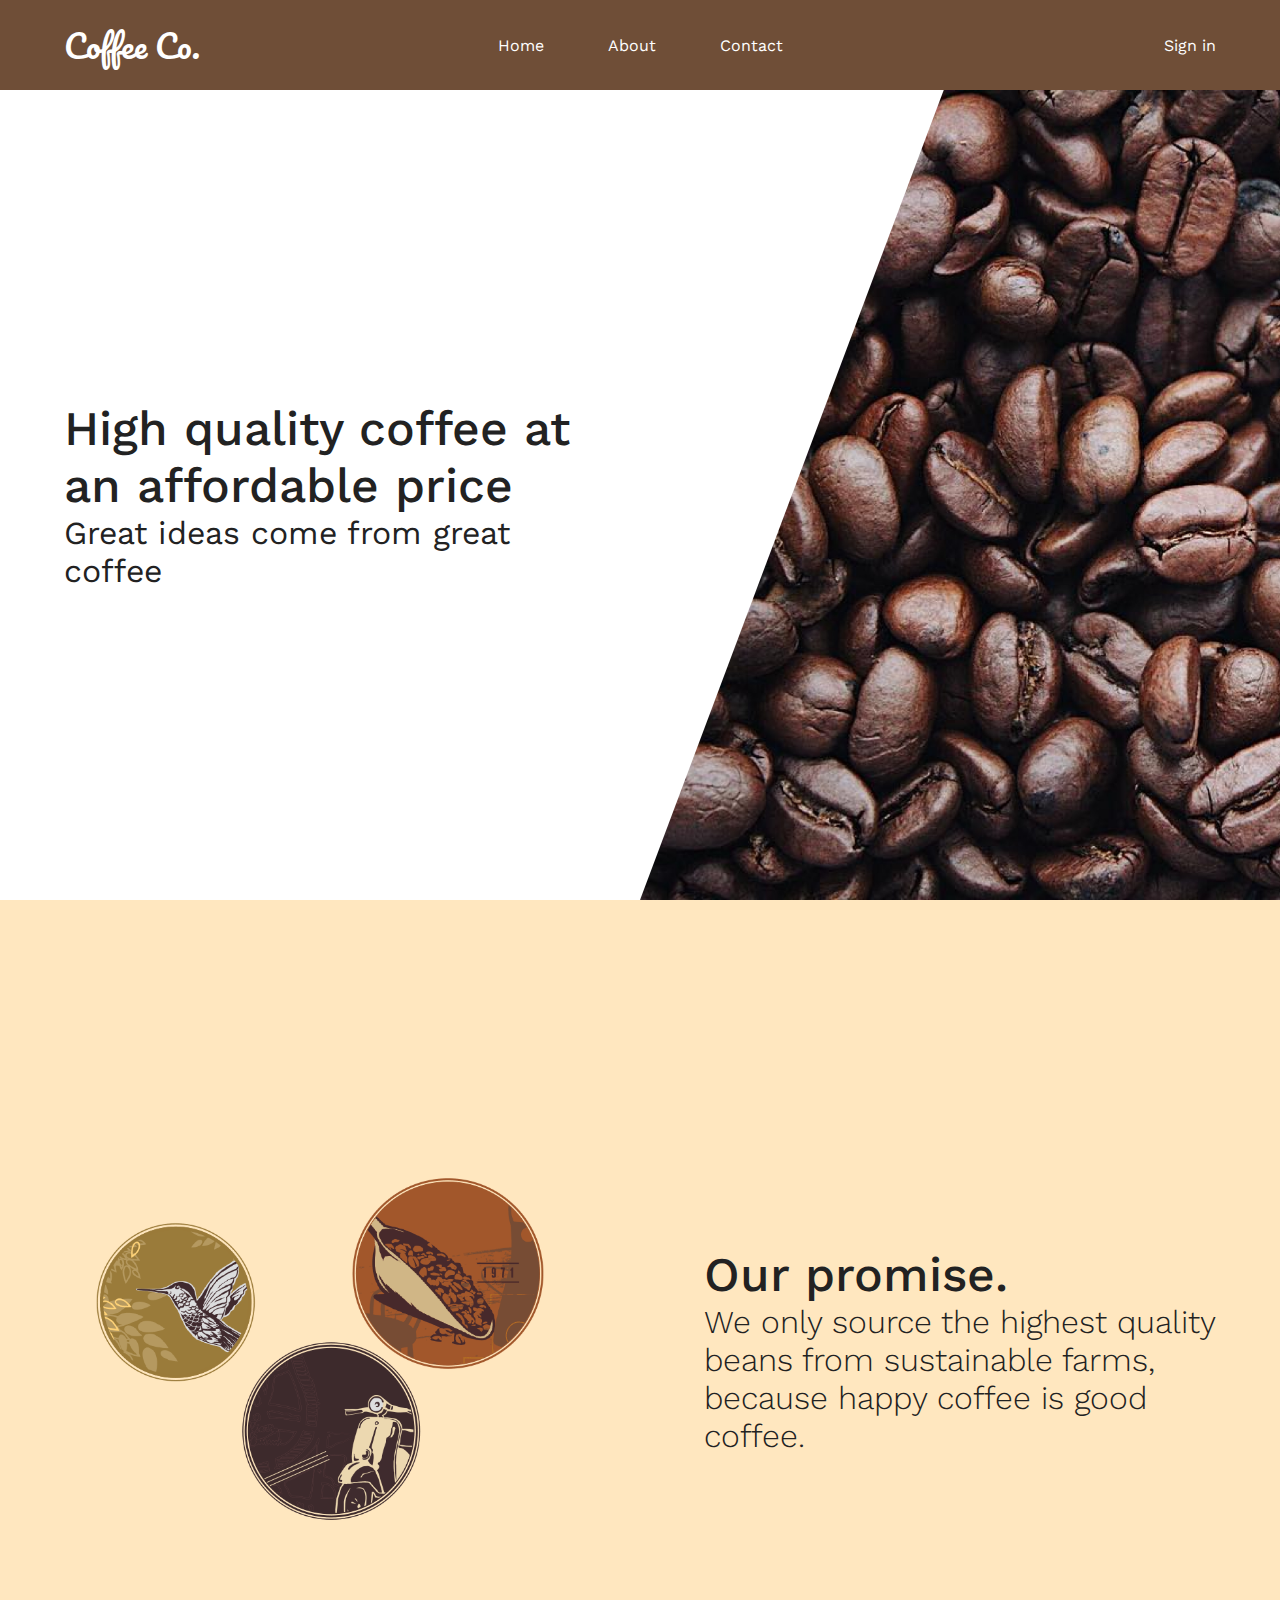
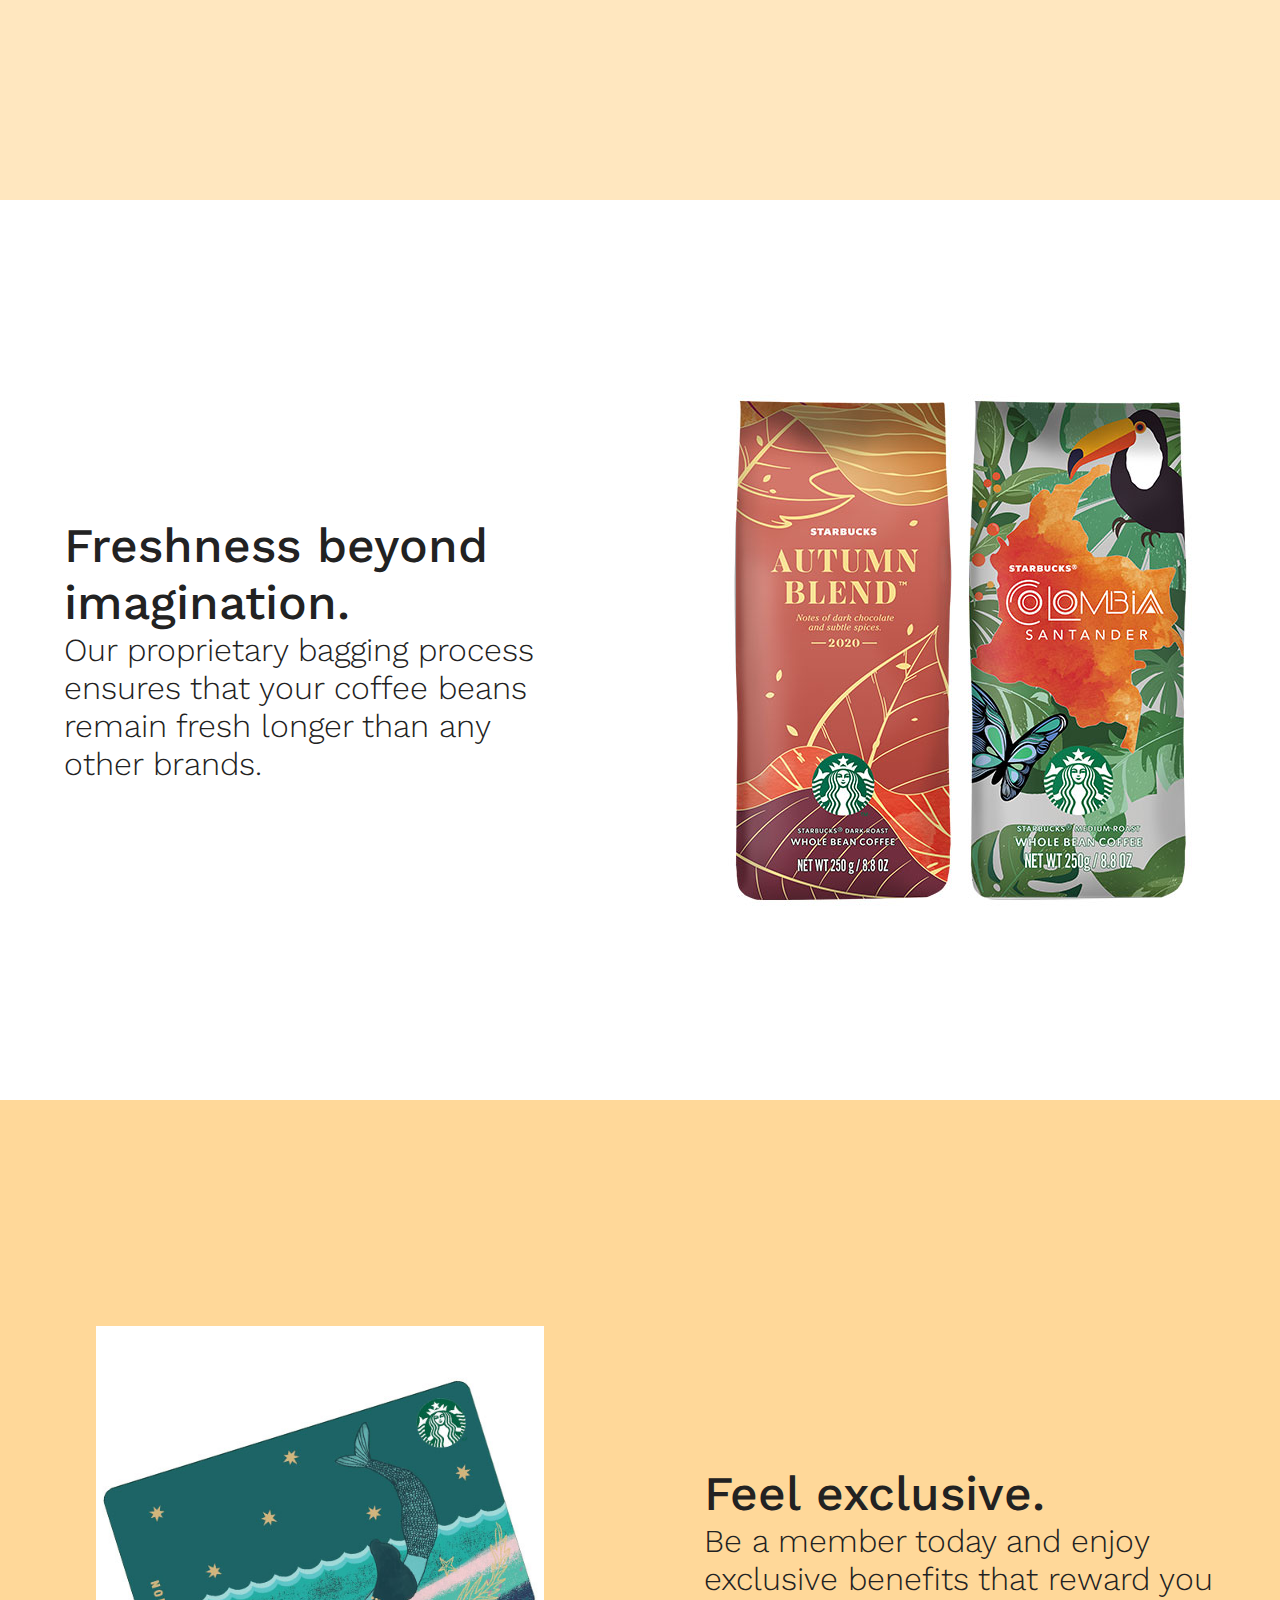
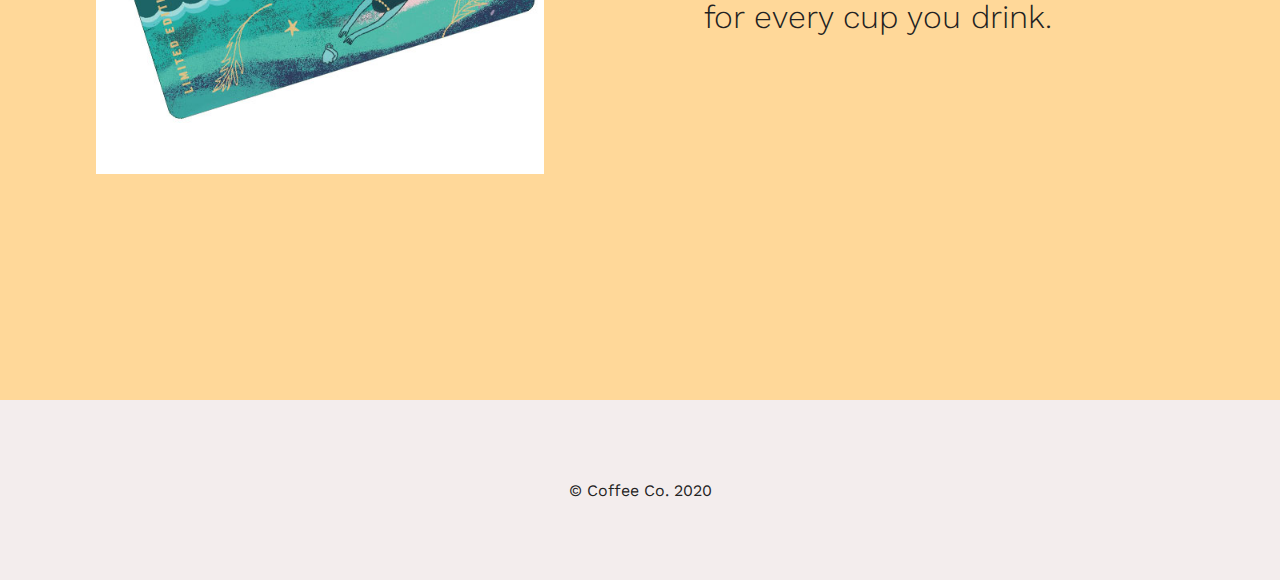
==== html_css/project/index.html @ 869df7ad "modify styling" ====
<!DOCTYPE html>
<html lang="en">
<head>
    <meta charset="UTF-8">
    <meta name="viewport" content="width=device-width, initial-scale=1.0">
    <link href="https://fonts.googleapis.com/css2?family=Pacifico&family=Work+Sans:ital,wght@0,100;0,200;0,300;0,400;0,500;0,600;0,700;0,800;0,900;1,100;1,200;1,300;1,400;1,500;1,600;1,700;1,800;1,900&display=swap" rel="stylesheet">
    <meta name="description" content="High quality coffee at an affordable price">
    <meta name="keywords" content="Coffee, Affordable, High quality">
    <meta name="viewport" content="width=device-width, initial-scale=1.0">
    <link rel="stylesheet" href="style.css">
    <title>Coffee Co.</title>
</head>
<body>
    <nav>
        <h2 id="logo">Coffee Co.</h2>
        <ul>
            <li>Home</li>
            <li>About</li>
            <li>Contact</li>
        </ul>
        <span>Sign in</span>
    </nav>
    <section id="hero" style="width: 100%;">
        <div class="text">
            <h1>High quality coffee at an affordable price</h1>
            <h3>Great ideas come from great coffee</h3>
        </div>
        <div>
            <img id="whole_beans" src="assets/whole_beans.jpg" />
        </div>
    </section>
    <section style="background: #ffe7bf;">
        <div class="image">
            <img src="assets/origin.png" width="70%"/>
        </div>
        <div class="text">
            <h2>Our promise.</h2>
            <p>We only source the highest quality beans from sustainable farms, because happy coffee is good coffee.</p>
        </div>
    </section>
    <section>
        <div class="text">
            <h2>Freshness beyond imagination.</h2>
            <p>Our proprietary bagging process ensures that your coffee beans remain fresh longer than any other brands.</p>
        </div>
        <div class="image">
            <img src="assets/bean_bag.jpg" />
        </div>
    </section>
    <section  style="background:#ffd899;">
        <div class="image">
            <img src="assets/card.jpg" width="70%"/>
        </div>
        <div class="text">
            <h2>Feel exclusive.</h2>
            <p>Be a member today and enjoy exclusive benefits that reward you for every cup you drink.</p>
        </div>
    </section>
    <footer>
        © Coffee Co. 2020
    </footer>
</body>
</html>
---- html_css/project/style.css ----
* {
  margin: 0;
  padding: 0;
  box-sizing: border-box;
  font-family: "Work Sans", sans-serif;
  color: #222;
}

nav {
  display: flex;
  align-items: center;
  height: 10vh;
  background: #6f4e37;
}

nav li {
  display: inline;
  margin: 2rem;
  color: white;
  cursor: pointer;
}

nav h2 {
  flex: 1;
  margin: 5vw;
  color: white;
  cursor: pointer;
}

nav ul {
  display: flex;
  flex: 2;
  justify-content: center;
}

nav span {
  display: flex;
  justify-content: flex-end;
  flex: 1;
  margin: 5vw;
  color: white;
  cursor: pointer;
}

section {
  height: 100vh;
  display: flex;
  flex-direction: row;
  justify-content: center;
}

section div {
  position: relative;
  width: 50%;
  display: flex;
  flex-direction: column;
  justify-content: center;
  overflow: hidden;
}

h1 {
  font-size: 3rem;
  font-weight: 500;
}

h2 {
  font-size: 3rem;
  font-weight: 500;
}

h3 {
  font-size: 2rem;
  font-weight: 400;
}

p {
  font-size: 2rem;
  font-weight: 300;
}

footer {
  display: flex;
  background: #f3eded;
  height: 20vh;
  width: 100%;
  justify-content: center;
  align-items: center;
}

#logo {
  font-family: "Pacifico", cursive;
  font-size: 2rem;
}

#hero {
  height: 90vh;
}

#whole_beans {
  position: absolute;
  max-height: 90vh;
  clip-path: polygon(25% 0%, 100% 0%, 100% 100%, 0% 100%);
}

.text {
  padding: 5vw;
}

.image {
  align-items: center;
}
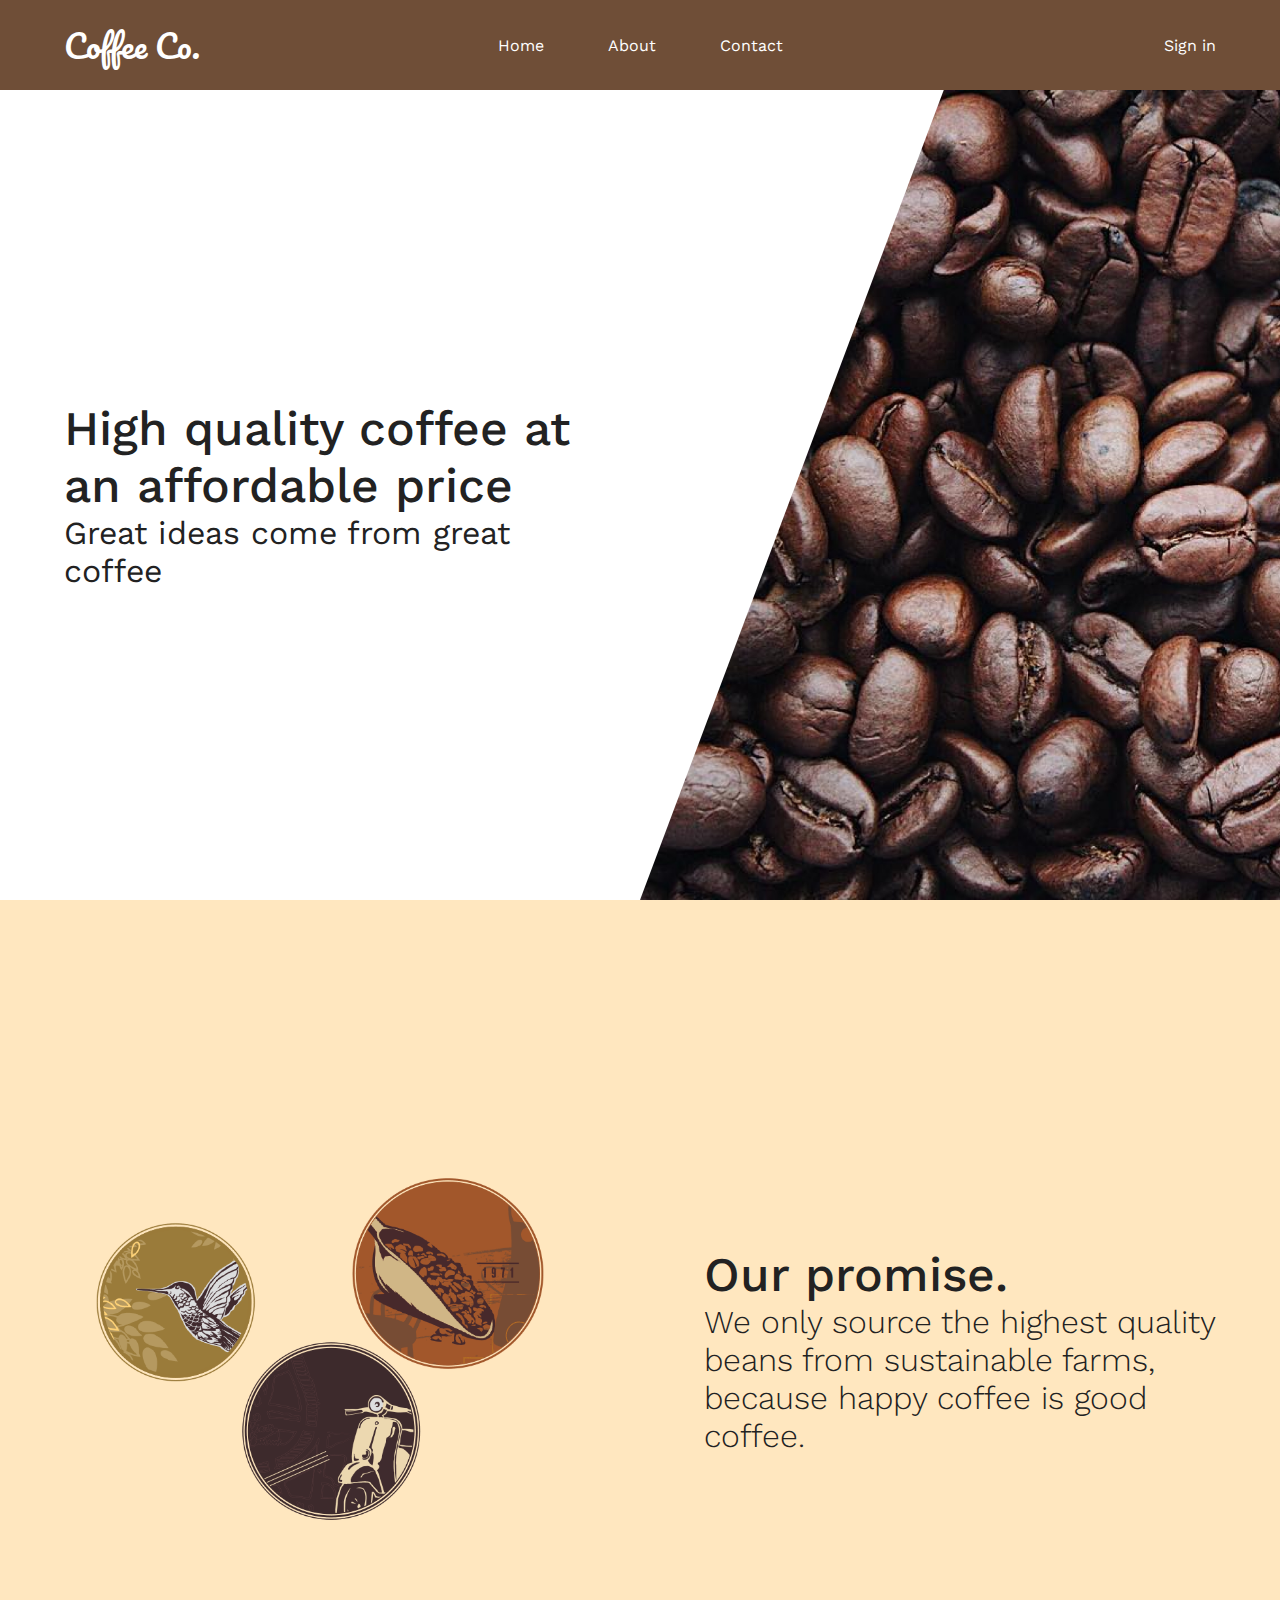
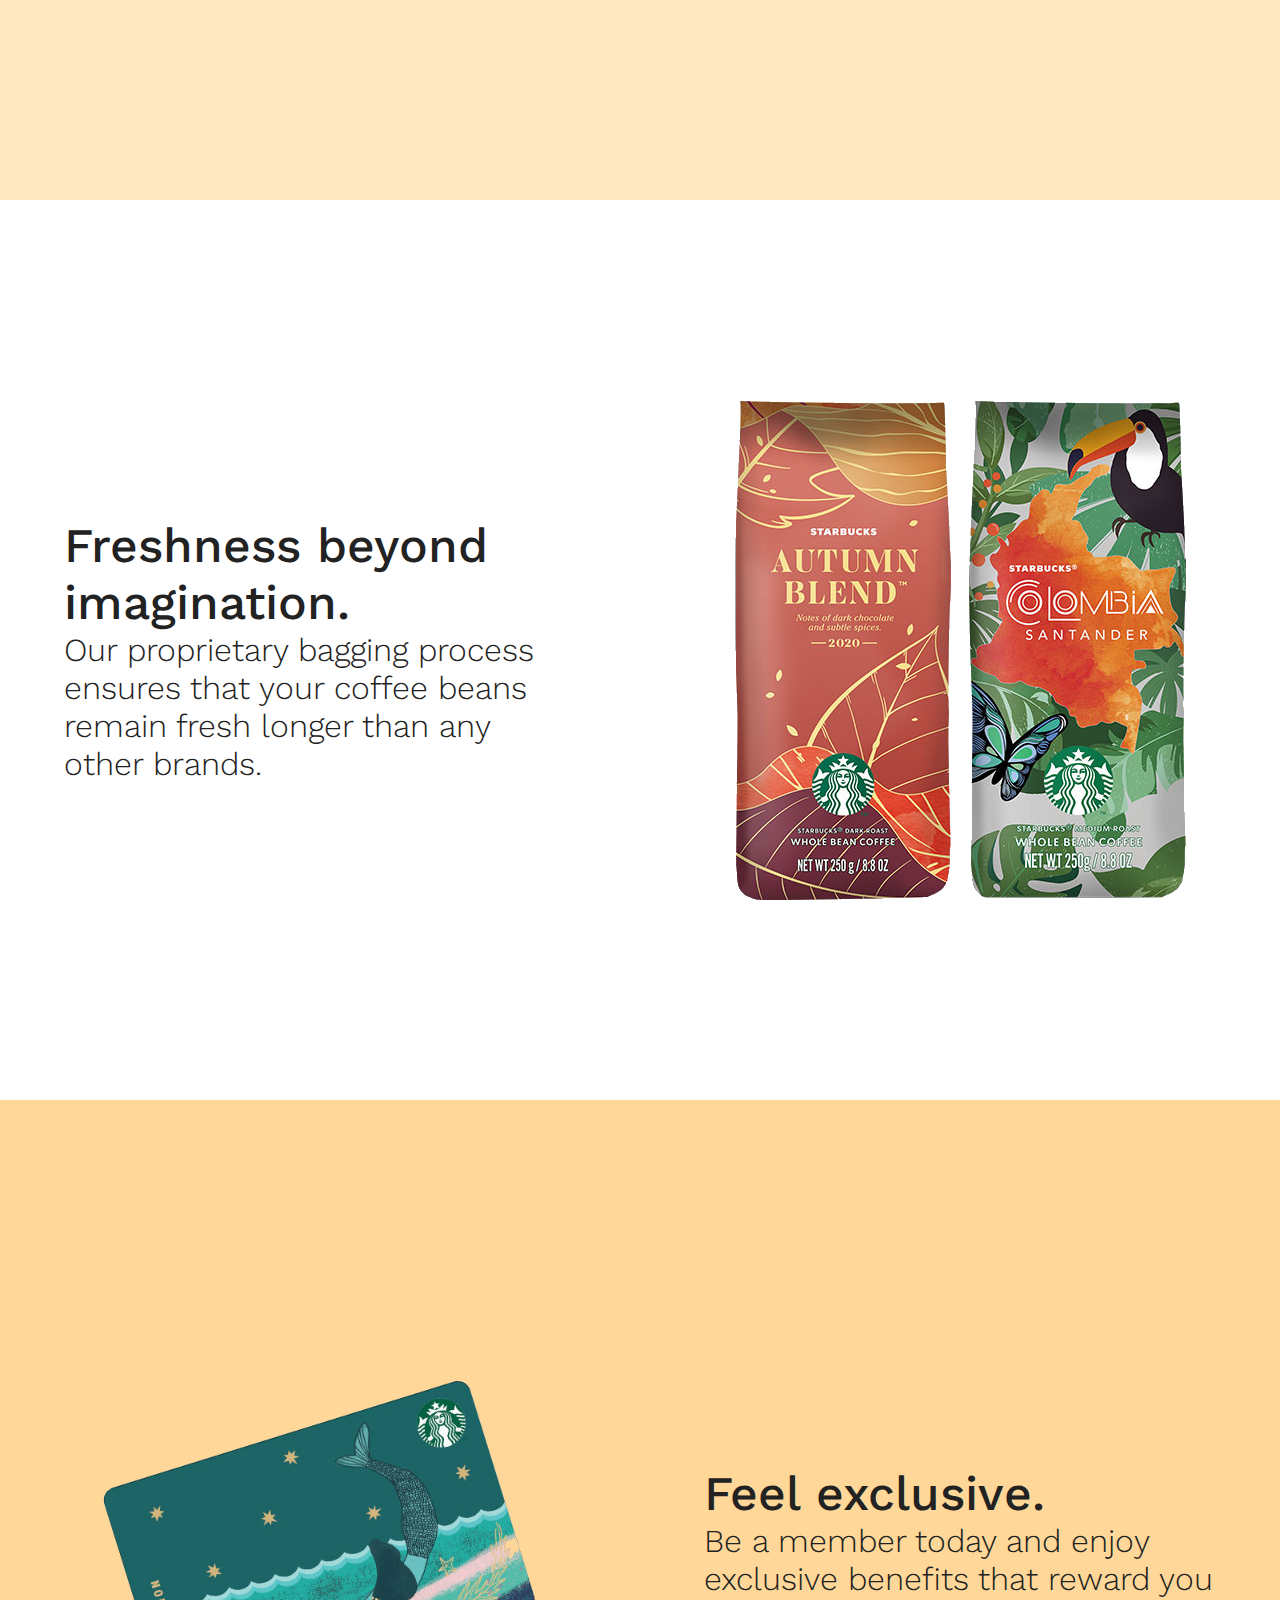
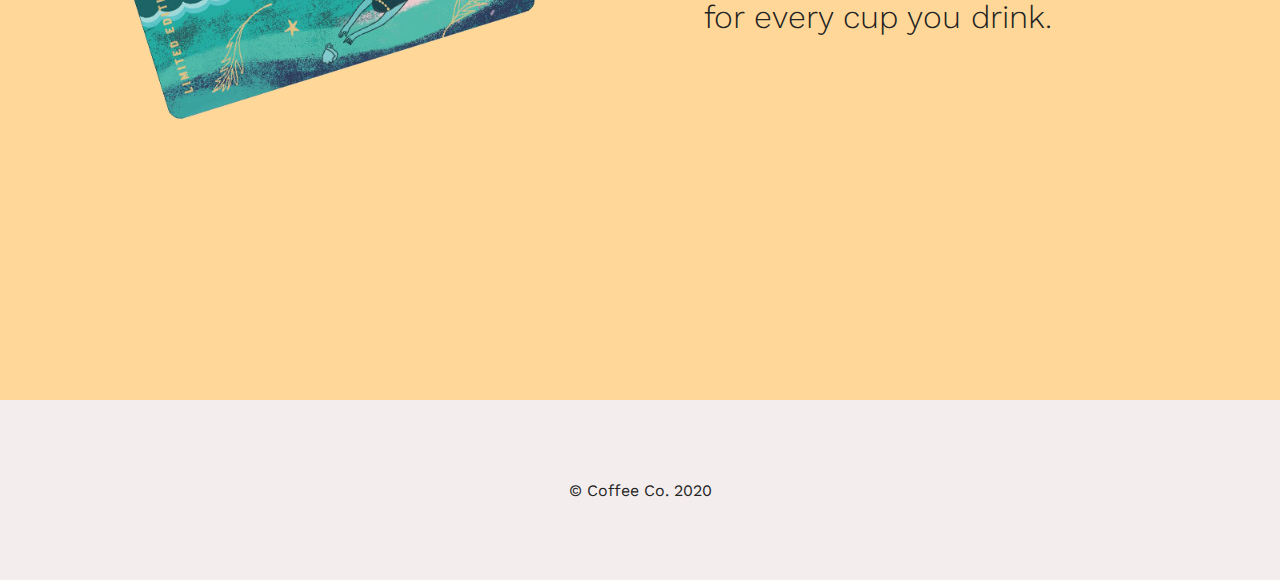
==== commit 7a52b3b1: "changed to png" ====
--- a/html_css/project/index.html
+++ b/html_css/project/index.html
@@ -44,12 +44,12 @@
             <p>Our proprietary bagging process ensures that your coffee beans remain fresh longer than any other brands.</p>
         </div>
         <div class="image">
-            <img src="assets/bean_bag.jpg" />
+            <img src="assets/bean_bag.png" />
         </div>
     </section>
     <section  style="background:#ffd899;">
         <div class="image">
-            <img src="assets/card.jpg" width="70%"/>
+            <img src="assets/card.png" width="70%"/>
         </div>
         <div class="text">
             <h2>Feel exclusive.</h2>
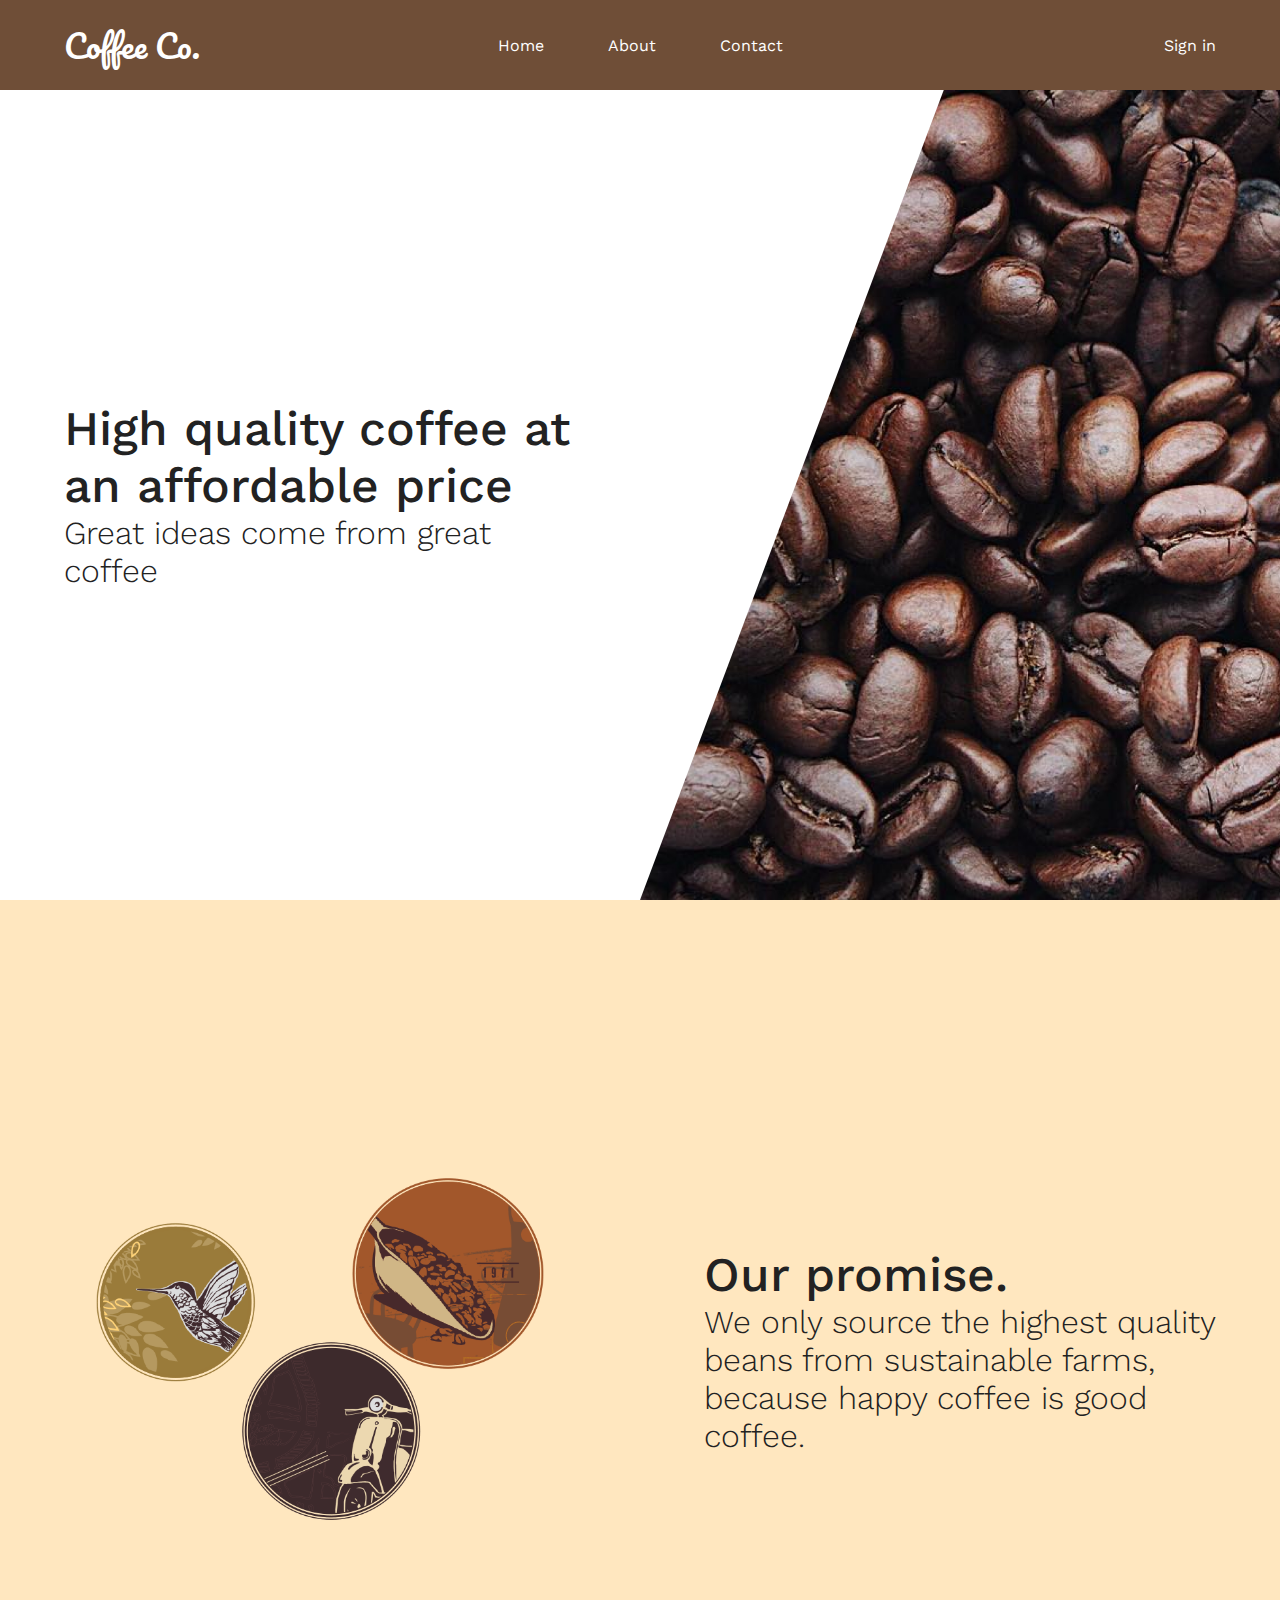
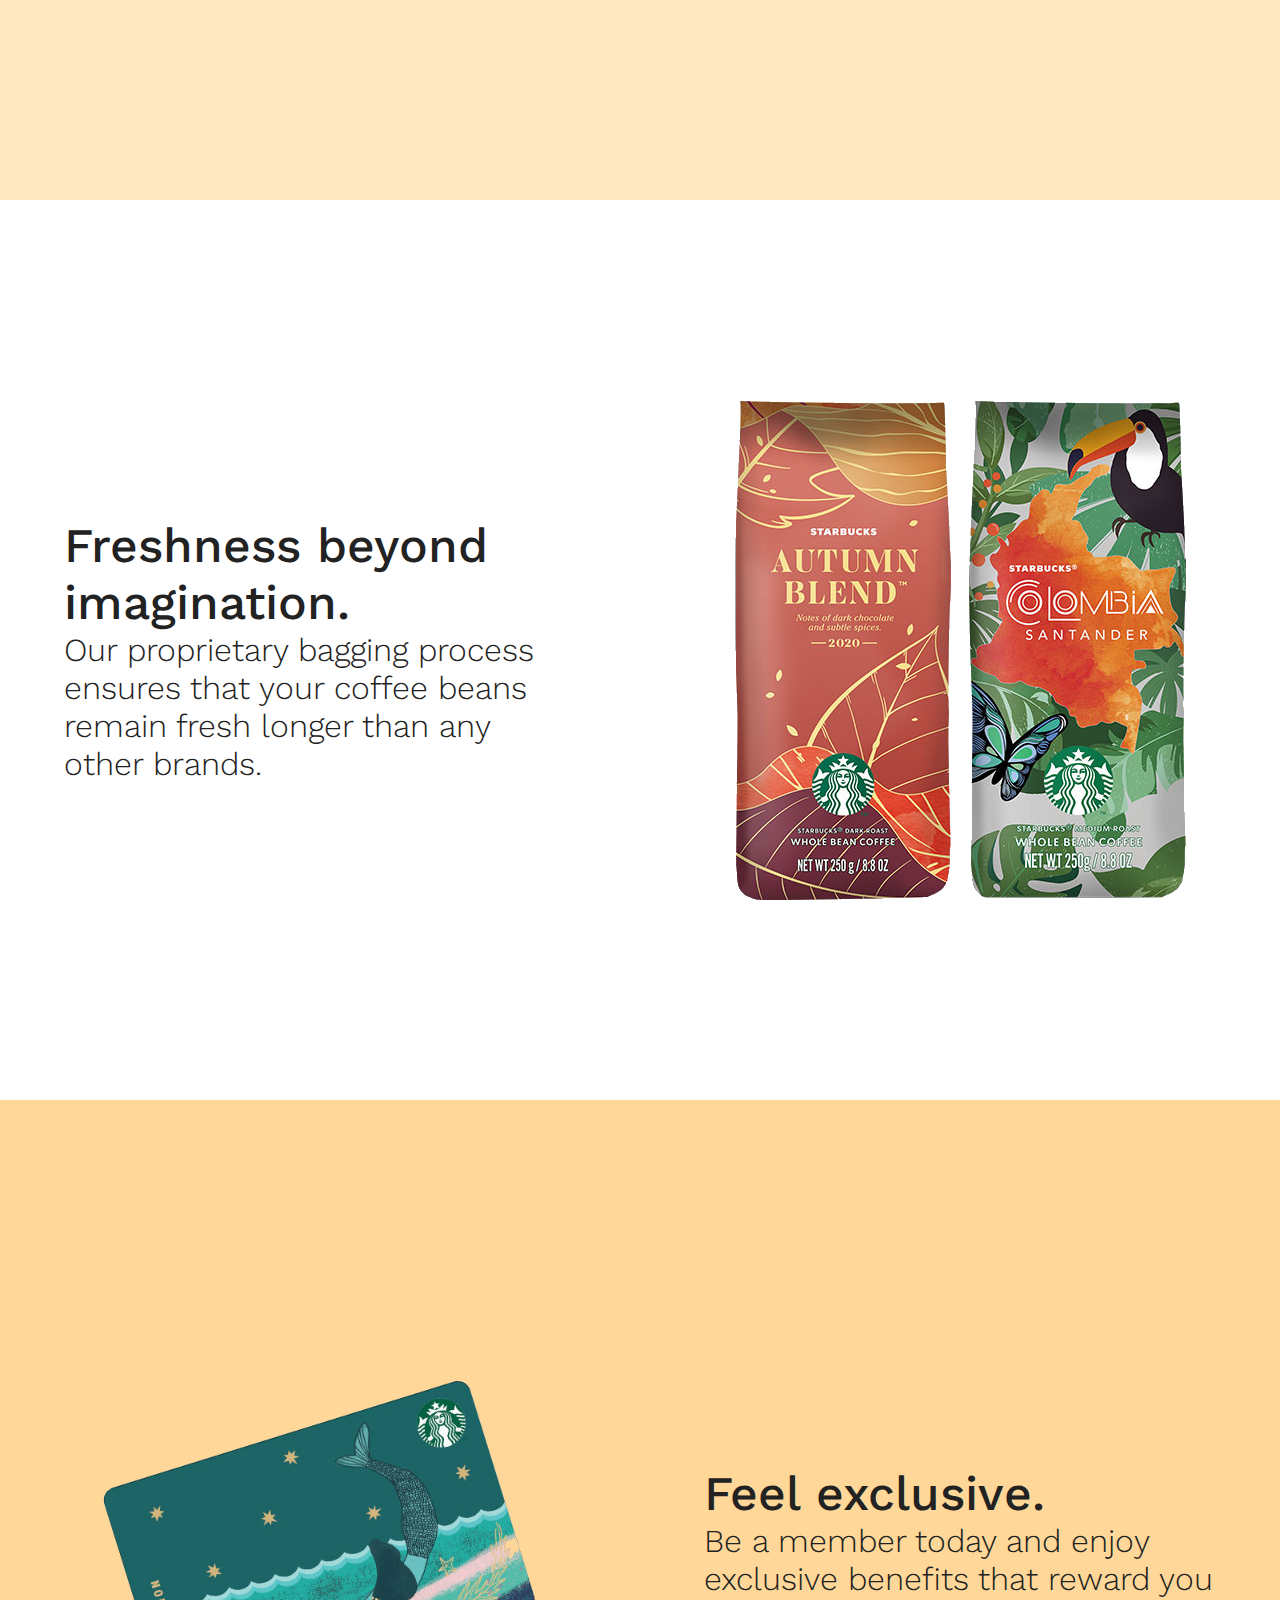
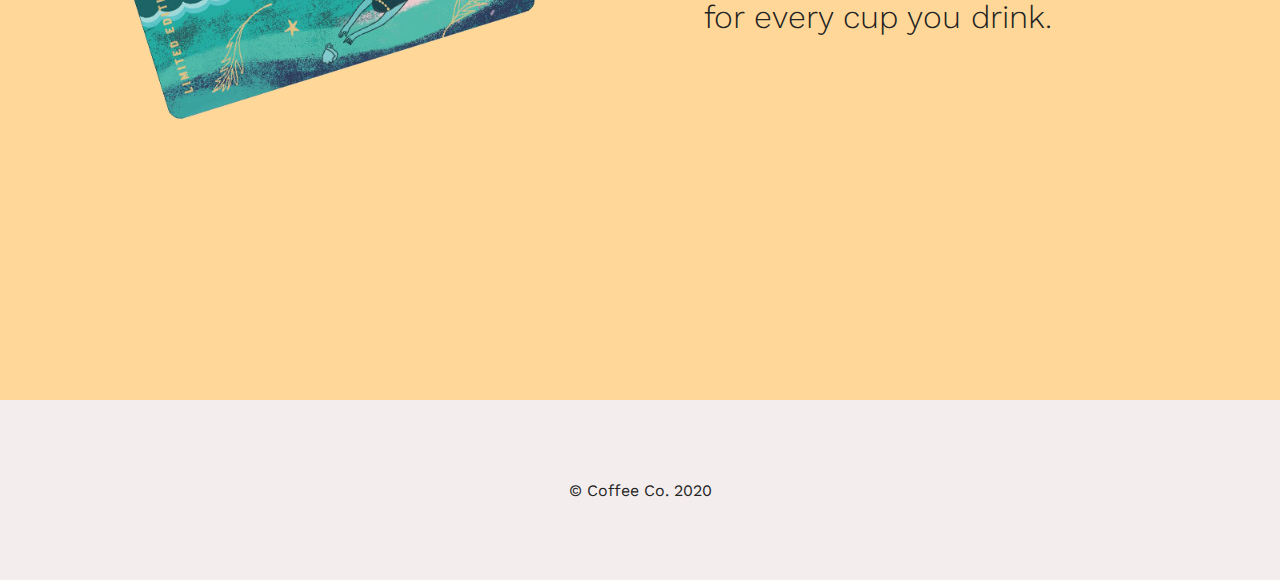
==== commit a10b276e: "fix styling" ====
--- a/html_css/project/index.html
+++ b/html_css/project/index.html
@@ -14,9 +14,9 @@
     <nav>
         <h2 id="logo">Coffee Co.</h2>
         <ul>
-            <li>Home</li>
-            <li>About</li>
-            <li>Contact</li>
+            <a href="/">Home</a>
+            <a href="/about">About</a>
+            <a href="/contact">Contact</a>
         </ul>
         <span>Sign in</span>
     </nav>
--- a/html_css/project/style.css
+++ b/html_css/project/style.css
@@ -13,11 +13,10 @@
   background: #6f4e37;
 }
 
-nav li {
-  display: inline;
+nav a {
+  text-decoration: none;
   margin: 2rem;
   color: white;
-  cursor: pointer;
 }
 
 nav h2 {
@@ -58,21 +57,13 @@
   overflow: hidden;
 }
 
-h1 {
-  font-size: 3rem;
-  font-weight: 500;
-}
-
+h1,
 h2 {
   font-size: 3rem;
   font-weight: 500;
 }
 
-h3 {
-  font-size: 2rem;
-  font-weight: 400;
-}
-
+h3,
 p {
   font-size: 2rem;
   font-weight: 300;
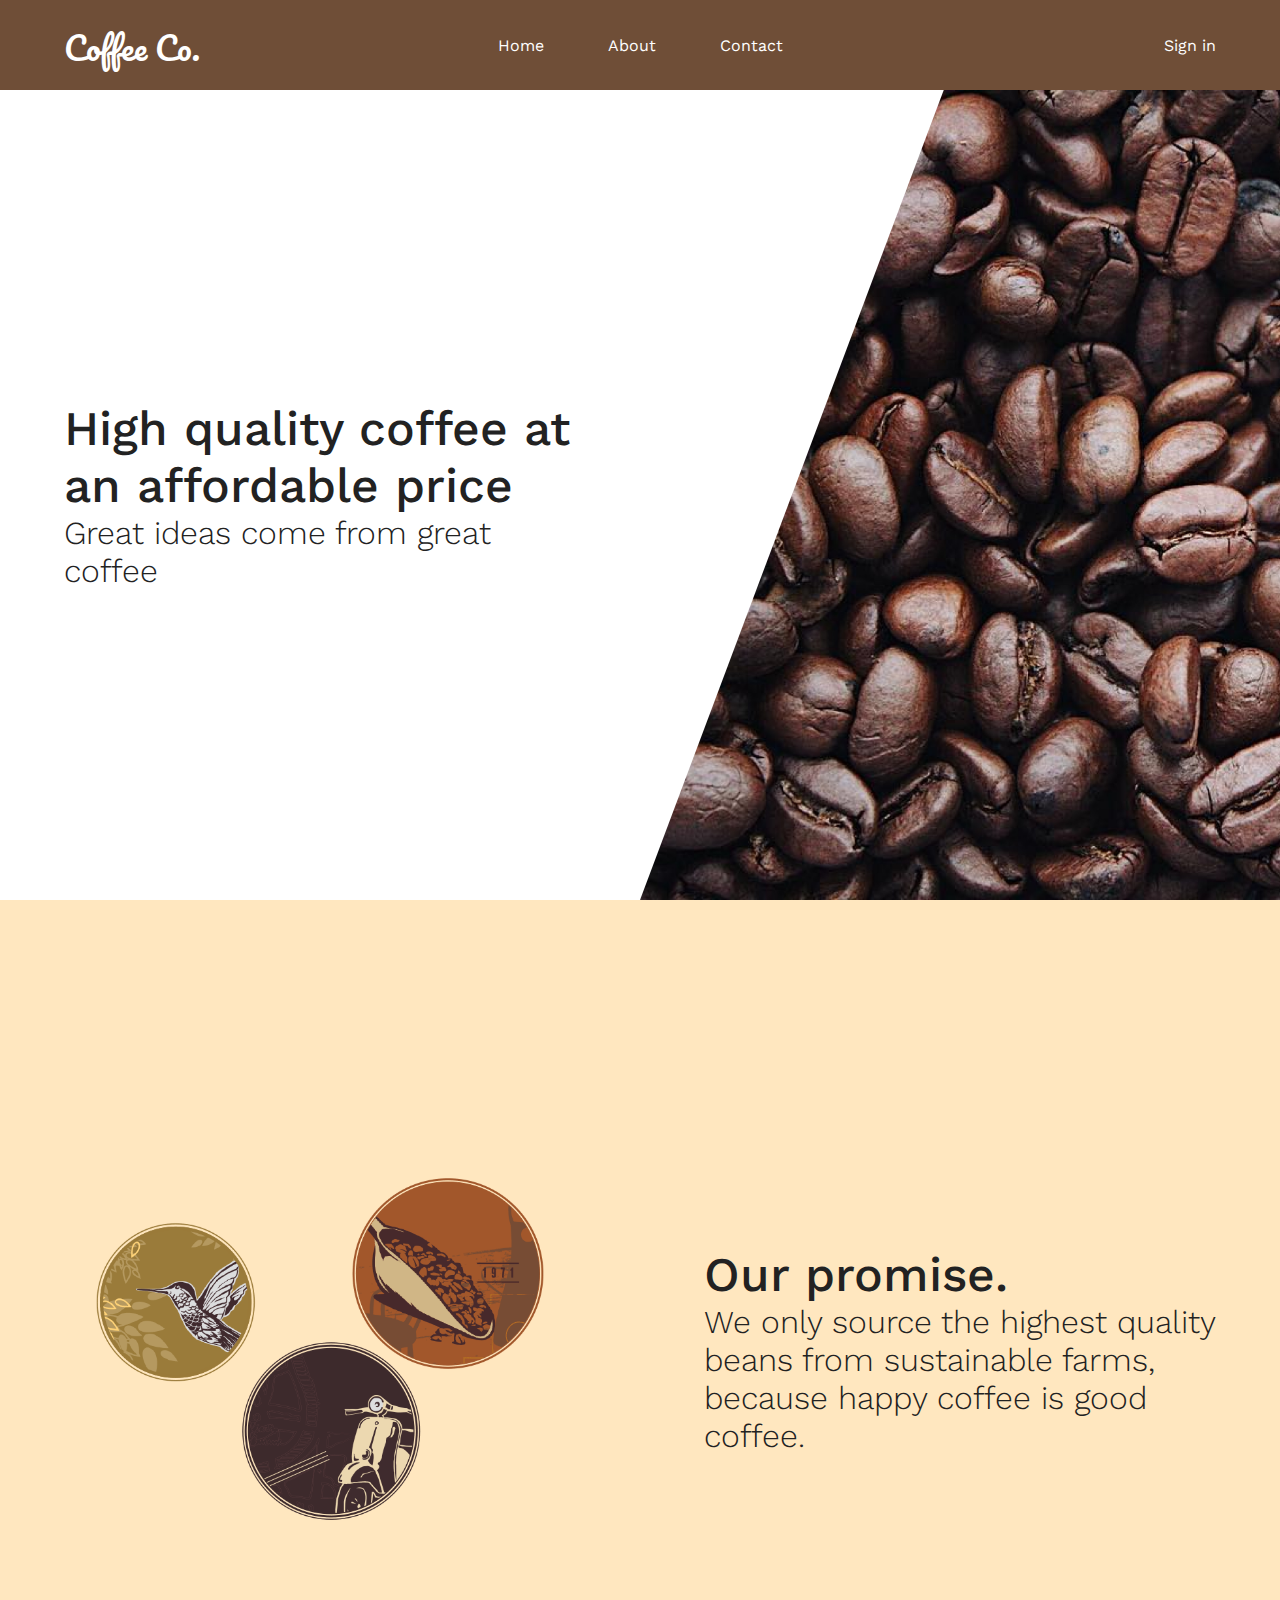
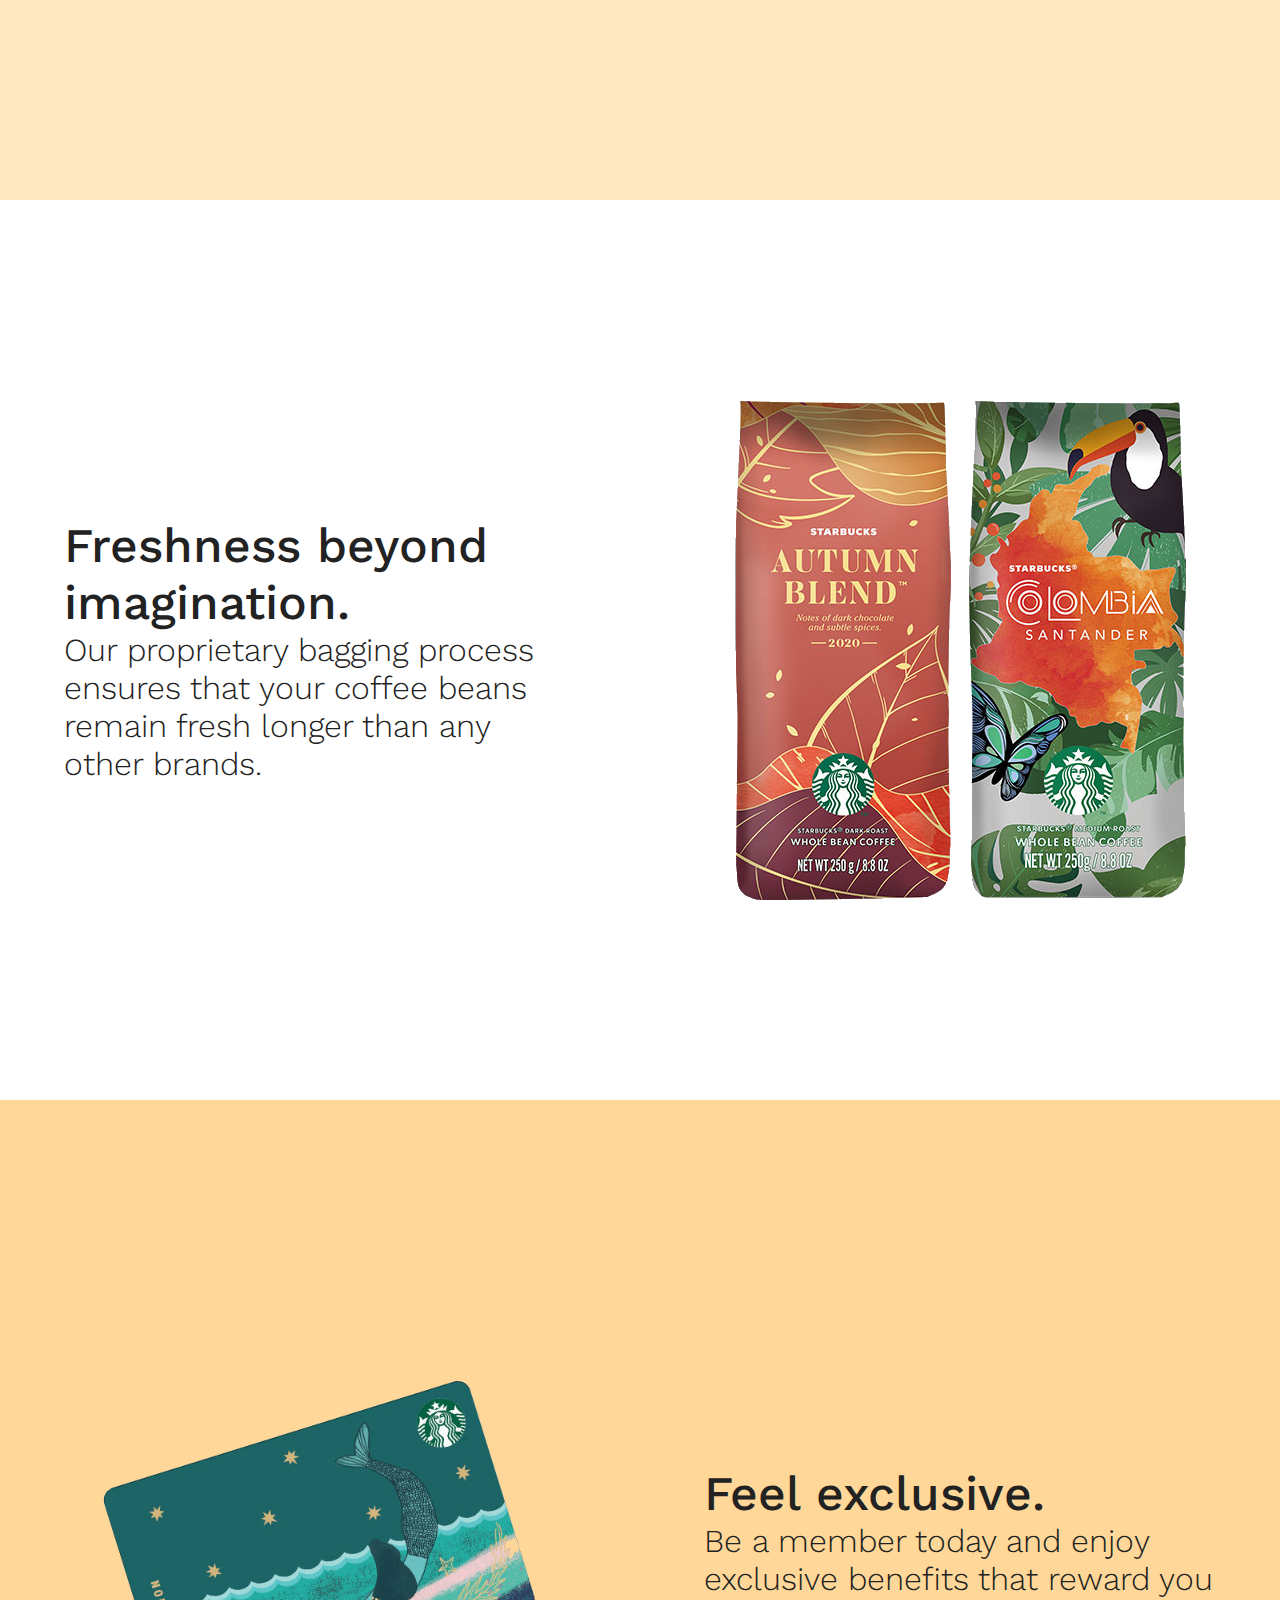
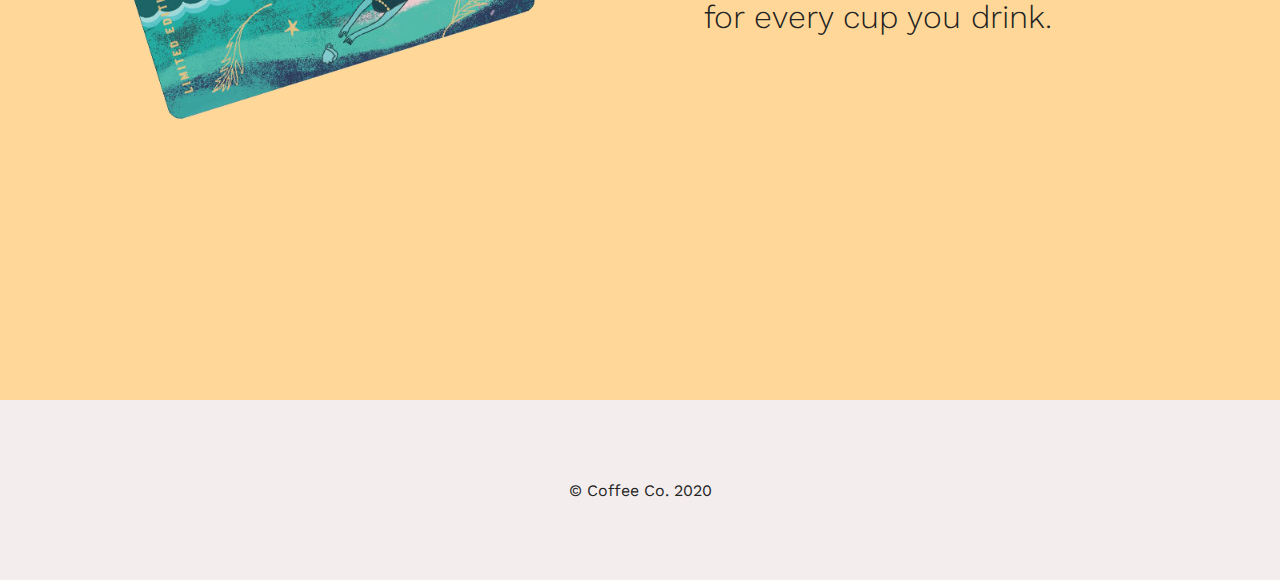
==== commit 332a70e8: "change logo" ====
--- a/html_css/project/index.html
+++ b/html_css/project/index.html
@@ -6,17 +6,17 @@
     <link href="https://fonts.googleapis.com/css2?family=Pacifico&family=Work+Sans:ital,wght@0,100;0,200;0,300;0,400;0,500;0,600;0,700;0,800;0,900;1,100;1,200;1,300;1,400;1,500;1,600;1,700;1,800;1,900&display=swap" rel="stylesheet">
     <meta name="description" content="High quality coffee at an affordable price">
     <meta name="keywords" content="Coffee, Affordable, High quality">
-    <meta name="viewport" content="width=device-width, initial-scale=1.0">
     <link rel="stylesheet" href="style.css">
+    <link rel="icon" href="assets/favicon.ico">
     <title>Coffee Co.</title>
 </head>
 <body>
     <nav>
-        <h2 id="logo">Coffee Co.</h2>
+        <h2><a id="logo" href="./">Coffee Co.</a></h2>
         <ul>
-            <a href="/">Home</a>
-            <a href="/about">About</a>
-            <a href="/contact">Contact</a>
+            <li><a href="./">Home</a></li>
+            <li><a href="./about.html">About</a></li>
+            <li><a href="./contact.html">Contact</a></li>
         </ul>
         <span>Sign in</span>
     </nav>
--- a/html_css/project/style.css
+++ b/html_css/project/style.css
@@ -13,9 +13,13 @@
   background: #6f4e37;
 }
 
+nav li {
+  list-style-type: none;
+  margin: 2rem;
+}
+
 nav a {
   text-decoration: none;
-  margin: 2rem;
   color: white;
 }
 
